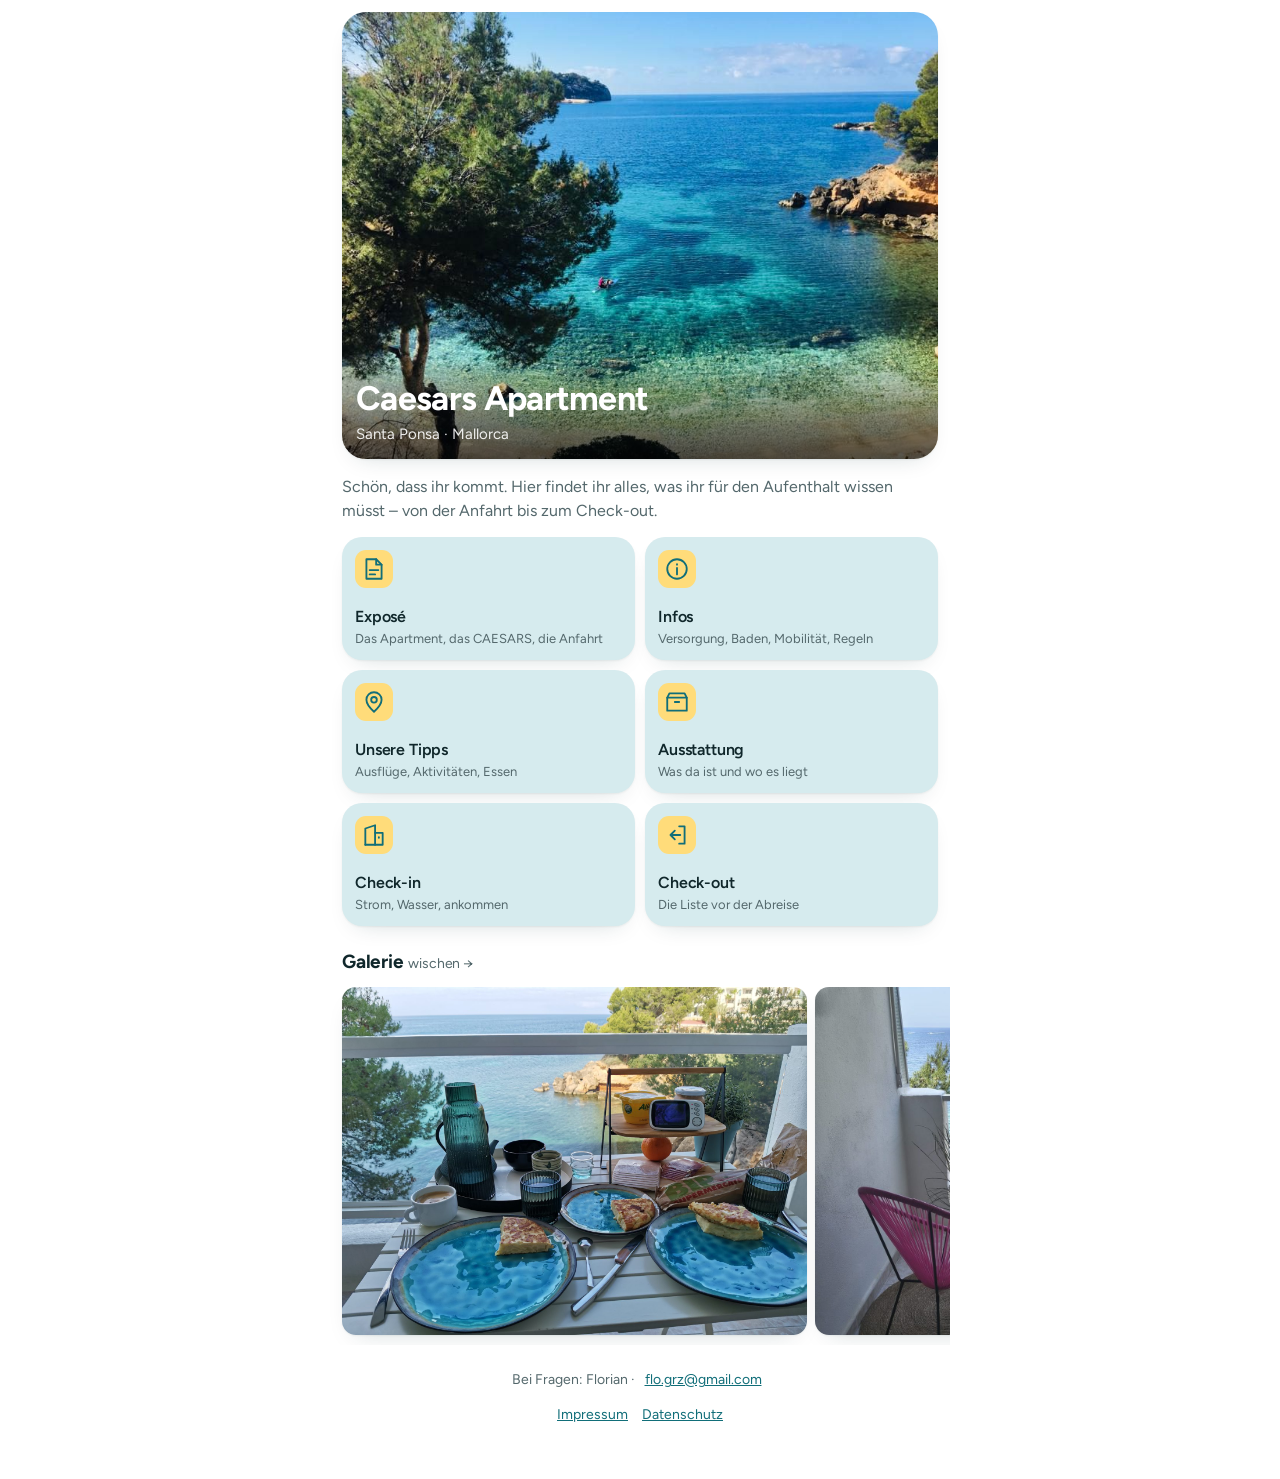
==== index.html @ 8660a4a8 "Farbschema auf Petrol und Gelb umgestellt Petrol als Hauptakzent (Links, Knoepfe, Icons, Kachelflaec" ====
<!doctype html>
<html lang="de">
<head>
<meta charset="utf-8">
<meta name="viewport" content="width=device-width, initial-scale=1">
<meta name="theme-color" content="#ffffff" media="(prefers-color-scheme: light)">
<meta name="theme-color" content="#0b1215" media="(prefers-color-scheme: dark)">
<meta name="robots" content="noindex">
<meta name="referrer" content="no-referrer">
<meta http-equiv="Content-Security-Policy" content="default-src 'none'; img-src 'self'; style-src 'self'; font-src 'self'; base-uri 'none'; form-action 'none'">
<title>Caesars Apartment · Santa Ponsa</title>
<link rel="icon" href="favicon.svg">
<link rel="stylesheet" href="style.css">
</head>
<body>
  <div class="wrap">

    <div class="hero">
      <img width="801" height="601" src="bilder/bucht-kajak.jpg" alt="Türkises Wasser in der Bucht vor dem CAESARS">
      <div>
        <h1>Caesars Apartment</h1>
        <p>Santa Ponsa · Mallorca</p>
      </div>
    </div>

    <p class="lead">Schön, dass ihr kommt. Hier findet ihr alles, was ihr für den
    Aufenthalt wissen müsst – von der Anfahrt bis zum Check-out.</p>

    <div class="tiles">
      <a class="tile" href="expose.html">
        <svg viewBox="0 0 24 24"><path d="M5 3h9l5 5v13H5z"/><path d="M14 3v5h5"/><path d="M8 13h8M8 17h5"/></svg>
        <b>Exposé</b><span>Das Apartment, das CAESARS, die Anfahrt</span>
      </a>
      <a class="tile" href="infos.html">
        <svg viewBox="0 0 24 24"><circle cx="12" cy="12" r="9"/><path d="M12 11v6M12 7.5v.5"/></svg>
        <b>Infos</b><span>Versorgung, Baden, Mobilität, Regeln</span>
      </a>
      <a class="tile" href="tipps.html">
        <svg viewBox="0 0 24 24"><path d="M12 21s7-6.2 7-11a7 7 0 10-14 0c0 4.8 7 11 7 11z"/><circle cx="12" cy="10" r="2.6"/></svg>
        <b>Unsere Tipps</b><span>Ausflüge, Aktivitäten, Essen</span>
      </a>
      <a class="tile" href="ausstattung.html">
        <svg viewBox="0 0 24 24"><path d="M3 8h18v12H3z"/><path d="M3 8l2-4h14l2 4"/><path d="M10 12h4"/></svg>
        <b>Ausstattung</b><span>Was da ist und wo es liegt</span>
      </a>
      <a class="tile" href="checkin.html">
        <svg viewBox="0 0 24 24"><path d="M4 21V6l9-3v18"/><path d="M13 10h7v11H4"/><path d="M16.5 14v.5"/></svg>
        <b>Check-in</b><span>Strom, Wasser, ankommen</span>
      </a>
      <a class="tile" href="checkout.html">
        <svg viewBox="0 0 24 24"><path d="M14 4h5v16h-5"/><path d="M10 8l-4 4 4 4M6 12h9"/></svg>
        <b>Check-out</b><span>Die Liste vor der Abreise</span>
      </a>
    </div>

    <h2 id="galerie" class="sec">Galerie <span>wischen &rarr;</span></h2>
    <div class="strip">
      <a href="#b1"><img width="1600" height="1200" src="bilder/balkon-fruehstueck.jpg" alt="Frühstück auf dem Balkon, direkt über der Bucht" loading="lazy"></a>
      <a href="#b2"><img width="1200" height="1600" src="bilder/balkon.jpg" alt="Die Terrasse mit Blick auf die Bucht" loading="lazy"></a>
      <a href="#b3"><img width="1600" height="1200" src="bilder/balkon-tapas.jpg" alt="Mittagessen auf dem Balkon über der Bucht" loading="lazy"></a>
      <a href="#b4"><img width="1600" height="1200" src="bilder/sonnenuntergang.jpg" alt="Sonnenuntergang über der Bucht von Santa Ponsa" loading="lazy"></a>
      <a href="#b5"><img width="1168" height="754" src="bilder/aussicht.jpg" alt="Blick vom Apartment auf Pool und Bucht" loading="lazy"></a>
      <a href="#b6"><img width="1600" height="1200" src="bilder/willkommen.jpg" alt="Willkommen im Caesars Apartment" loading="lazy"></a>
      <a href="#b7"><img width="1600" height="1200" src="bilder/schlafzimmer.jpg" alt="Schlafzimmer mit zwei 80-cm-Betten" loading="lazy"></a>
      <a href="#b8"><img width="1200" height="1600" src="bilder/wohnbereich.jpg" alt="Wohnbereich mit Schlafsofa und offener Küche" loading="lazy"></a>
      <a href="#b9"><img width="1200" height="1600" src="bilder/wohnzimmer.jpg" alt="Wohnzimmer mit TV, Vitrine und Esstisch" loading="lazy"></a>
      <a href="#b10"><img width="1200" height="1600" src="bilder/bad.jpg" alt="Das Bad mit bodengleicher Dusche" loading="lazy"></a>
      <a href="#b11"><img width="413" height="551" src="bilder/sonnenuntergang-balkon.jpg" alt="Die Terrasse mit Blick auf die Bucht" loading="lazy"></a>
      <a href="#b12"><img width="576" height="377" src="bilder/caesars.jpg" alt="Das CAESARS an der Nordseite der Bucht" loading="lazy"></a>
      <a href="#b13"><img width="1600" height="1200" src="bilder/anlage.jpg" alt="Die Anlage mit Pool und Duschen" loading="lazy"></a>
      <a href="#b14"><img width="801" height="601" src="bilder/bucht-kajak.jpg" alt="Türkises Wasser in der Bucht" loading="lazy"></a>
      <a href="#b15"><img width="1600" height="1200" src="bilder/sandstrand.jpg" alt="Der Sandstrand von Santa Ponsa" loading="lazy"></a>
      <a href="#b16" class="plan"><img width="574" height="2396" src="bilder/grundriss.png" alt="Grundriss des Apartments" loading="lazy"></a>
    </div>

    <footer>
      <p>Bei Fragen: Florian · <a href="mailto:flo.grz@gmail.com">flo.grz@gmail.com</a></p>
      <p><a href="impressum.html">Impressum</a><a href="datenschutz.html">Datenschutz</a></p>
    </footer>
  </div>

  <figure class="lb" id="b1"><a class="bg" href="#galerie" aria-hidden="true"></a>
    <a class="nav zurueck" href="#b16" aria-label="Vorheriges Bild">&lsaquo;</a>
    <a class="nav weiter" href="#b2" aria-label="Nächstes Bild">&rsaquo;</a>
    <a class="x" href="#galerie" aria-label="Schließen">&times;</a>
    <img width="1600" height="1200" src="bilder/balkon-fruehstueck.jpg" alt="Frühstück auf dem Balkon, direkt über der Bucht"><figcaption>Frühstück auf dem Balkon, direkt über der Bucht</figcaption></figure>
  <figure class="lb" id="b2"><a class="bg" href="#galerie" aria-hidden="true"></a>
    <a class="nav zurueck" href="#b1" aria-label="Vorheriges Bild">&lsaquo;</a>
    <a class="nav weiter" href="#b3" aria-label="Nächstes Bild">&rsaquo;</a>
    <a class="x" href="#galerie" aria-label="Schließen">&times;</a>
    <img width="1200" height="1600" src="bilder/balkon.jpg" alt="Die Terrasse mit Blick auf die Bucht"><figcaption>Die Terrasse mit Blick auf die Bucht</figcaption></figure>
  <figure class="lb" id="b3"><a class="bg" href="#galerie" aria-hidden="true"></a>
    <a class="nav zurueck" href="#b2" aria-label="Vorheriges Bild">&lsaquo;</a>
    <a class="nav weiter" href="#b4" aria-label="Nächstes Bild">&rsaquo;</a>
    <a class="x" href="#galerie" aria-label="Schließen">&times;</a>
    <img width="1600" height="1200" src="bilder/balkon-tapas.jpg" alt="Mittagessen auf dem Balkon über der Bucht"><figcaption>Mittagessen auf dem Balkon über der Bucht</figcaption></figure>
  <figure class="lb" id="b4"><a class="bg" href="#galerie" aria-hidden="true"></a>
    <a class="nav zurueck" href="#b3" aria-label="Vorheriges Bild">&lsaquo;</a>
    <a class="nav weiter" href="#b5" aria-label="Nächstes Bild">&rsaquo;</a>
    <a class="x" href="#galerie" aria-label="Schließen">&times;</a>
    <img width="1600" height="1200" src="bilder/sonnenuntergang.jpg" alt="Sonnenuntergang über der Bucht von Santa Ponsa"><figcaption>Sonnenuntergang über der Bucht von Santa Ponsa</figcaption></figure>
  <figure class="lb" id="b5"><a class="bg" href="#galerie" aria-hidden="true"></a>
    <a class="nav zurueck" href="#b4" aria-label="Vorheriges Bild">&lsaquo;</a>
    <a class="nav weiter" href="#b6" aria-label="Nächstes Bild">&rsaquo;</a>
    <a class="x" href="#galerie" aria-label="Schließen">&times;</a>
    <img width="1168" height="754" src="bilder/aussicht.jpg" alt="Blick vom Apartment auf Pool und Bucht"><figcaption>Blick vom Apartment auf Pool und Bucht</figcaption></figure>
  <figure class="lb" id="b6"><a class="bg" href="#galerie" aria-hidden="true"></a>
    <a class="nav zurueck" href="#b5" aria-label="Vorheriges Bild">&lsaquo;</a>
    <a class="nav weiter" href="#b7" aria-label="Nächstes Bild">&rsaquo;</a>
    <a class="x" href="#galerie" aria-label="Schließen">&times;</a>
    <img width="1600" height="1200" src="bilder/willkommen.jpg" alt="Willkommen im Caesars Apartment"><figcaption>Willkommen im Caesars Apartment</figcaption></figure>
  <figure class="lb" id="b7"><a class="bg" href="#galerie" aria-hidden="true"></a>
    <a class="nav zurueck" href="#b6" aria-label="Vorheriges Bild">&lsaquo;</a>
    <a class="nav weiter" href="#b8" aria-label="Nächstes Bild">&rsaquo;</a>
    <a class="x" href="#galerie" aria-label="Schließen">&times;</a>
    <img width="1600" height="1200" src="bilder/schlafzimmer.jpg" alt="Schlafzimmer mit zwei 80-cm-Betten"><figcaption>Schlafzimmer mit zwei 80-cm-Betten</figcaption></figure>
  <figure class="lb" id="b8"><a class="bg" href="#galerie" aria-hidden="true"></a>
    <a class="nav zurueck" href="#b7" aria-label="Vorheriges Bild">&lsaquo;</a>
    <a class="nav weiter" href="#b9" aria-label="Nächstes Bild">&rsaquo;</a>
    <a class="x" href="#galerie" aria-label="Schließen">&times;</a>
    <img width="1200" height="1600" src="bilder/wohnbereich.jpg" alt="Wohnbereich mit Schlafsofa und offener Küche"><figcaption>Wohnbereich mit Schlafsofa und offener Küche</figcaption></figure>
  <figure class="lb" id="b9"><a class="bg" href="#galerie" aria-hidden="true"></a>
    <a class="nav zurueck" href="#b8" aria-label="Vorheriges Bild">&lsaquo;</a>
    <a class="nav weiter" href="#b10" aria-label="Nächstes Bild">&rsaquo;</a>
    <a class="x" href="#galerie" aria-label="Schließen">&times;</a>
    <img width="1200" height="1600" src="bilder/wohnzimmer.jpg" alt="Wohnzimmer mit TV, Vitrine und Esstisch"><figcaption>Wohnzimmer mit TV, Vitrine und Esstisch</figcaption></figure>
  <figure class="lb" id="b10"><a class="bg" href="#galerie" aria-hidden="true"></a>
    <a class="nav zurueck" href="#b9" aria-label="Vorheriges Bild">&lsaquo;</a>
    <a class="nav weiter" href="#b11" aria-label="Nächstes Bild">&rsaquo;</a>
    <a class="x" href="#galerie" aria-label="Schließen">&times;</a>
    <img width="1200" height="1600" src="bilder/bad.jpg" alt="Das Bad mit bodengleicher Dusche"><figcaption>Das Bad mit bodengleicher Dusche</figcaption></figure>
  <figure class="lb" id="b11"><a class="bg" href="#galerie" aria-hidden="true"></a>
    <a class="nav zurueck" href="#b10" aria-label="Vorheriges Bild">&lsaquo;</a>
    <a class="nav weiter" href="#b12" aria-label="Nächstes Bild">&rsaquo;</a>
    <a class="x" href="#galerie" aria-label="Schließen">&times;</a>
    <img width="413" height="551" src="bilder/sonnenuntergang-balkon.jpg" alt="Die Terrasse mit Blick auf die Bucht"><figcaption>Die Terrasse mit Blick auf die Bucht</figcaption></figure>
  <figure class="lb" id="b12"><a class="bg" href="#galerie" aria-hidden="true"></a>
    <a class="nav zurueck" href="#b11" aria-label="Vorheriges Bild">&lsaquo;</a>
    <a class="nav weiter" href="#b13" aria-label="Nächstes Bild">&rsaquo;</a>
    <a class="x" href="#galerie" aria-label="Schließen">&times;</a>
    <img width="576" height="377" src="bilder/caesars.jpg" alt="Das CAESARS an der Nordseite der Bucht"><figcaption>Das CAESARS an der Nordseite der Bucht</figcaption></figure>
  <figure class="lb" id="b13"><a class="bg" href="#galerie" aria-hidden="true"></a>
    <a class="nav zurueck" href="#b12" aria-label="Vorheriges Bild">&lsaquo;</a>
    <a class="nav weiter" href="#b14" aria-label="Nächstes Bild">&rsaquo;</a>
    <a class="x" href="#galerie" aria-label="Schließen">&times;</a>
    <img width="1600" height="1200" src="bilder/anlage.jpg" alt="Die Anlage mit Pool und Duschen"><figcaption>Die Anlage mit Pool und Duschen</figcaption></figure>
  <figure class="lb" id="b14"><a class="bg" href="#galerie" aria-hidden="true"></a>
    <a class="nav zurueck" href="#b13" aria-label="Vorheriges Bild">&lsaquo;</a>
    <a class="nav weiter" href="#b15" aria-label="Nächstes Bild">&rsaquo;</a>
    <a class="x" href="#galerie" aria-label="Schließen">&times;</a>
    <img width="801" height="601" src="bilder/bucht-kajak.jpg" alt="Türkises Wasser in der Bucht"><figcaption>Türkises Wasser in der Bucht</figcaption></figure>
  <figure class="lb" id="b15"><a class="bg" href="#galerie" aria-hidden="true"></a>
    <a class="nav zurueck" href="#b14" aria-label="Vorheriges Bild">&lsaquo;</a>
    <a class="nav weiter" href="#b16" aria-label="Nächstes Bild">&rsaquo;</a>
    <a class="x" href="#galerie" aria-label="Schließen">&times;</a>
    <img width="1600" height="1200" src="bilder/sandstrand.jpg" alt="Der Sandstrand von Santa Ponsa"><figcaption>Der Sandstrand von Santa Ponsa</figcaption></figure>
  <figure class="lb plan" id="b16"><a class="bg" href="#galerie" aria-hidden="true"></a>
    <a class="nav zurueck" href="#b15" aria-label="Vorheriges Bild">&lsaquo;</a>
    <a class="nav weiter" href="#b1" aria-label="Nächstes Bild">&rsaquo;</a>
    <a class="x" href="#galerie" aria-label="Schließen">&times;</a>
    <img width="574" height="2396" src="bilder/grundriss.png" alt="Grundriss des Apartments"><figcaption>Grundriss des Apartments</figcaption></figure>
</body>
</html>
---- style.css ----
/* Caesars Apartment – Santa Ponsa. Mobile first, keine externen Abhängigkeiten. */
:root{
  --bg:#fff; --card:#eaf4f6; --tile:#d6ebee; --chip:#ffdc7a;
  --txt:#10272b; --dim:#54686c; --line:#d7e8ea;
  --acc:#116e79; --tint:#fff3d1; --bar:rgba(255,255,255,.82);
  --sh:0 1px 2px rgba(8,50,56,.06), 0 10px 24px -14px rgba(8,50,56,.22);
  --shx:0 2px 6px rgba(8,50,56,.08), 0 18px 36px -16px rgba(8,50,56,.32);
  --r:20px;
}
@media (prefers-color-scheme:dark){
  :root{--bg:#0b1215; --card:#132124; --tile:#172f34; --chip:#6b5210;
        --txt:#eef5f6; --dim:#9aabaf; --line:#22373b;
        --acc:#4fd0de; --tint:#3a2d0d; --bar:rgba(11,18,21,.75);
        --sh:0 1px 2px rgba(0,0,0,.6); --shx:0 12px 30px rgba(0,0,0,.7);}
}
@font-face{
  font-family:Figtree;
  src:url(schrift/figtree.woff2) format("woff2");
  font-weight:300 900;          /* eine Datei fuer alle Staerken */
  font-display:swap;
}
*{box-sizing:border-box}
html{-webkit-text-size-adjust:100%}
body{
  margin:0; background:var(--bg); color:var(--txt);
  font:400 17px/1.5 Figtree,-apple-system,BlinkMacSystemFont,"Segoe UI",Roboto,"Helvetica Neue",Arial,sans-serif;
  -webkit-font-smoothing:antialiased;
}
img{max-width:100%;height:auto;display:block}
a{color:var(--acc)}
.wrap{max-width:620px;margin:0 auto;padding:0 12px 40px}

/* Kopfzeile */
.bar{
  position:sticky;top:0;z-index:20;display:flex;align-items:center;gap:6px;
  padding:10px 12px;font-weight:600;font-size:17px;
  background:var(--bar);
  backdrop-filter:saturate(180%) blur(20px);-webkit-backdrop-filter:saturate(180%) blur(20px);
  border-bottom:1px solid var(--line);
}
.bar a{display:flex;align-items:center;gap:3px;text-decoration:none;font-weight:400;margin-right:2px}
.bar a::before{content:"‹";font-size:26px;line-height:1;margin-top:-3px}

/* Hero */
.hero{position:relative;margin:12px 0 16px;border-radius:24px;overflow:hidden;box-shadow:var(--sh)}
.hero img{aspect-ratio:4/3;object-fit:cover;width:100%}
.hero div{
  position:absolute;inset:auto 0 0 0;padding:18px 14px 14px;color:#fff;
  background:linear-gradient(transparent,rgba(0,0,0,.68));
}
.hero h1{margin:0;font-size:clamp(27px,7.5vw,34px);letter-spacing:-.02em;line-height:1.15}
.hero p{margin:4px 0 0;font-size:15px;opacity:.9}

h1.page{font-size:clamp(27px,8vw,34px);letter-spacing:-.02em;margin:16px 0 5px}
.lead{color:var(--dim);margin:0 0 14px;font-size:16px}

/* Kacheln */
.tiles{display:grid;grid-template-columns:1fr 1fr;gap:10px;margin:0 0 22px}
.tile{
  display:block;padding:13px;border-radius:var(--r);background:var(--tile);
  box-shadow:var(--sh);text-decoration:none;color:inherit;
  transition:transform .22s ease, box-shadow .22s ease;
}
.tile svg{width:26px;height:26px;stroke:var(--acc);stroke-width:1.7;fill:none;
  stroke-linecap:round;stroke-linejoin:round;
  background:var(--chip);border-radius:11px;padding:6px;box-sizing:content-box}
.tile b{display:block;margin:9px 0 1px;font-size:16px;font-weight:600;letter-spacing:-.01em}
.tile span{display:block;font-size:13px;color:var(--dim);line-height:1.35}
.tile.wide{grid-column:1/-1;display:flex;align-items:center;gap:14px}
.tile.wide b{margin:0}
@media (hover:hover){.tile:hover{transform:translateY(-3px);box-shadow:var(--shx)}}
.tile:active{transform:scale(.97)}

h2.sec{font-size:19px;letter-spacing:-.01em;margin:0 0 10px}
h2.sec span{font-weight:400;font-size:14px;color:var(--dim)}

/* Karten / Inhalte */
.card{background:var(--card);border-radius:var(--r);padding:14px;box-shadow:var(--sh);margin:0 0 11px}
.card h2{font-size:19px;letter-spacing:-.01em;margin:0 0 8px}
.card h3{font-size:16px;margin:13px 0 3px}
.card p{margin:0 0 9px}
.card p:last-child,.card ul:last-child{margin-bottom:0}
.card ul{margin:0 0 9px;padding-left:19px}
.card li{margin:0 0 4px}
.card img{border-radius:12px;margin:10px 0 0}
.eyebrow{font-size:12px;font-weight:600;letter-spacing:.08em;text-transform:uppercase;color:var(--acc);margin:0 0 6px}
.note{background:var(--tint);border-radius:14px;padding:11px 12px;margin:10px 0 0;font-size:15px}
.pair{display:grid;grid-template-columns:1fr 1fr;gap:8px;margin-top:10px}
.pair img{margin:0}

/* Sprungmarken */
.chips{display:flex;flex-wrap:wrap;gap:7px;margin:0 0 14px}
.chips a{background:var(--tile);box-shadow:var(--sh);border-radius:999px;padding:7px 13px;
  font-size:14px;text-decoration:none;color:var(--txt)}
.chips a:active{transform:scale(.96)}

/* Checklisten */
.check{list-style:none;padding:0;margin:0}
.check li{position:relative;padding:0 0 0 28px;margin:0 0 10px}
.check li::before{
  content:"";position:absolute;left:0;top:3px;width:19px;height:19px;border-radius:50%;
  border:1.7px solid var(--acc);
}
.check li b{display:block}
.check img{margin:8px 0 0;border-radius:12px}


.btn{
  display:block;margin:12px 0 0;padding:13px;border:0;border-radius:14px;
  background:var(--acc);color:#fff;font-size:16px;font-weight:600;
  text-align:center;text-decoration:none;
}
.btn:active{opacity:.7}
@media (prefers-color-scheme:dark){.btn{color:#04282d}}

/* Galerie: horizontal wischen + Lightbox ohne JS */
.strip{
  display:flex;gap:8px;overflow-x:auto;scroll-snap-type:x mandatory;
  margin:0 -12px;padding:0 12px 10px;scroll-padding:0 12px;
  -webkit-overflow-scrolling:touch;
}
.strip a{flex:0 0 78%;scroll-snap-align:center;border-radius:14px;overflow:hidden;box-shadow:var(--sh)}
.strip img{aspect-ratio:4/3;object-fit:cover;width:100%}
.strip .plan img,.lb.plan img{object-fit:contain;background:#fff}
img.plan{background:#fff;border-radius:12px}
.planbox{display:flex;justify-content:center}
.planbox img{width:106px;margin:0}
@media (hover:hover){.strip a:hover img{transform:scale(1.04);transition:transform .3s ease}}

.lb{position:fixed;inset:0;z-index:50;display:none;margin:0;background:#000}
.lb:target{display:grid;place-items:center}
.lb img{width:100%;max-height:100vh;object-fit:contain}
.lb.plan{place-items:start center;overflow-y:auto}
.lb.plan img{max-height:none}
.lb .bg{position:absolute;inset:0}
.lb figcaption{
  position:fixed;left:0;right:0;bottom:0;padding:26px 14px 16px;
  color:#f5f5f7;font-size:14px;text-align:center;
  background:linear-gradient(transparent,rgba(0,0,0,.72));
}
.lb .nav{
  position:fixed;top:50%;transform:translateY(-50%);z-index:2;width:44px;height:44px;
  border-radius:50%;background:rgba(0,0,0,.45);
  color:#fff;font-size:30px;line-height:43px;text-align:center;text-decoration:none;
}
.lb .zurueck{left:12px}
.lb .weiter{right:12px}
.lb .x{
  position:fixed;top:12px;right:12px;z-index:2;width:38px;height:38px;
  border-radius:50%;background:rgba(0,0,0,.45);
  color:#fff;font-size:25px;line-height:37px;text-align:center;text-decoration:none;
}

footer{margin-top:24px;text-align:center;font-size:14px;color:var(--dim)}
footer a{margin:0 7px;white-space:nowrap}
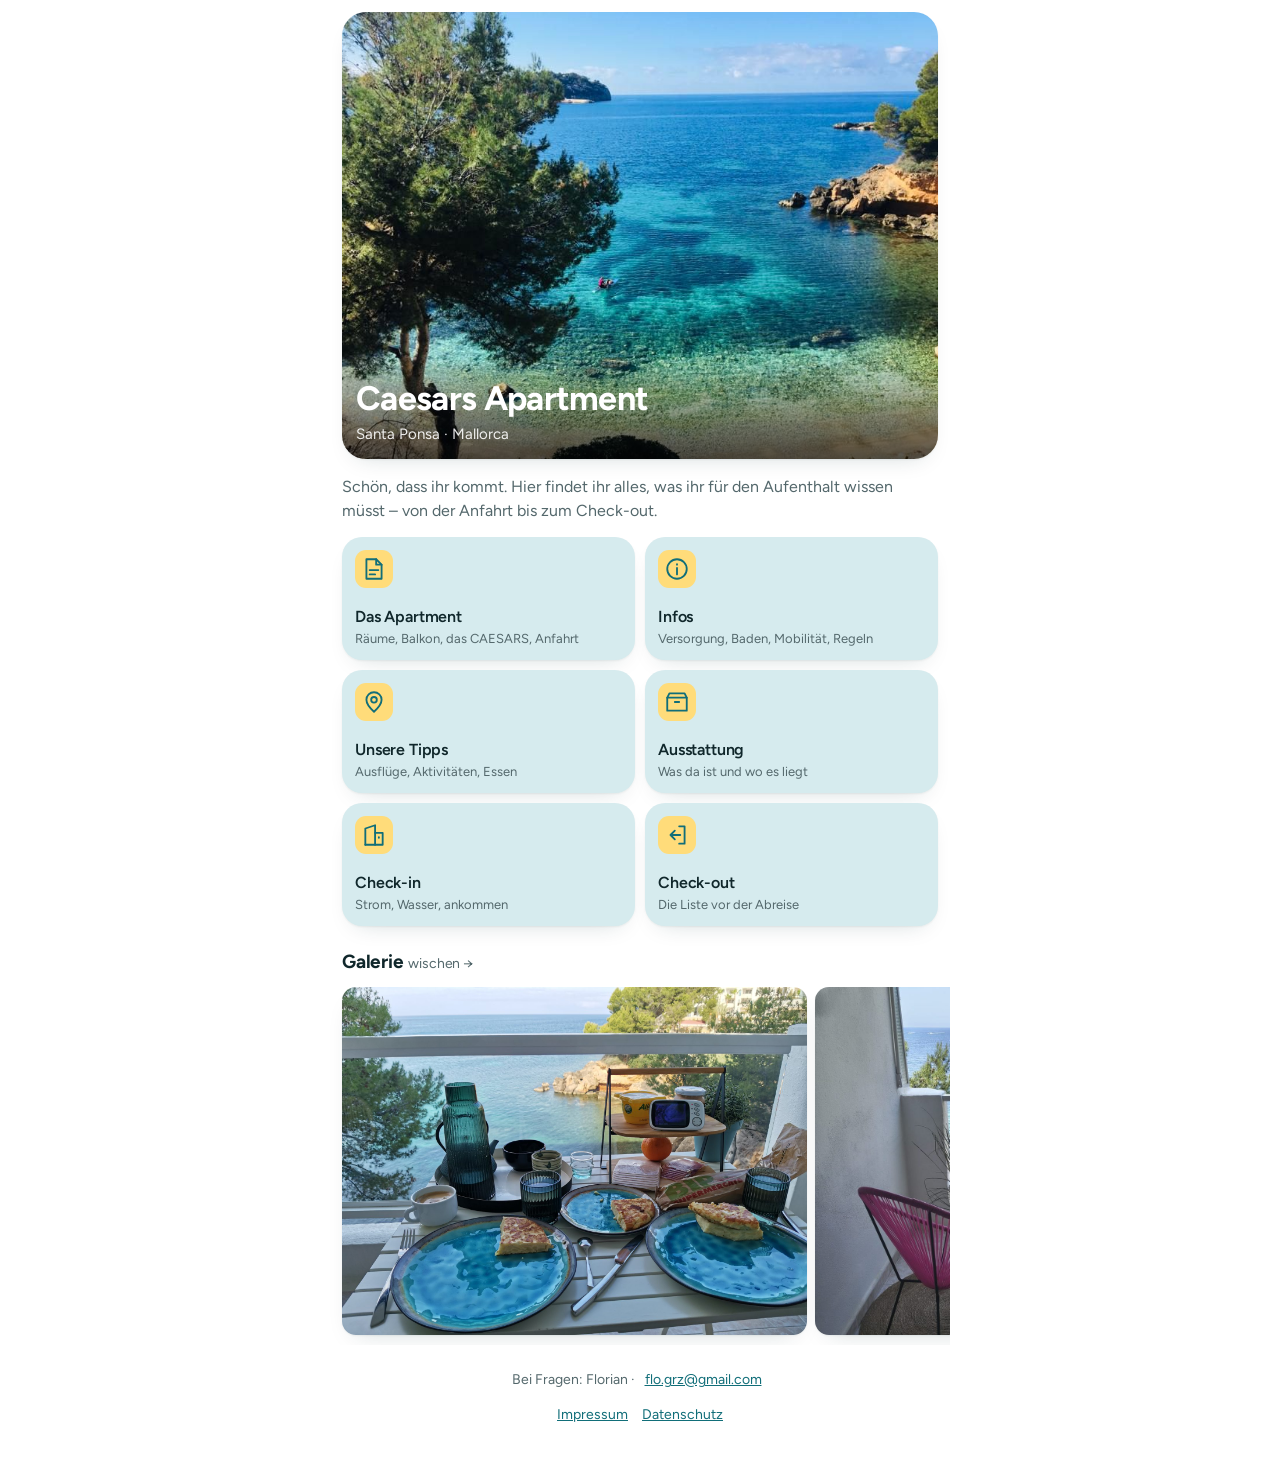
==== commit 54678680: "Exposé in "Das Apartment" umbenannt Kachel, Seitentitel und Kopfzeile heissen jetzt "Das Apartment"," ====
--- a/index.html
+++ b/index.html
@@ -27,9 +27,9 @@
     Aufenthalt wissen müsst – von der Anfahrt bis zum Check-out.</p>
 
     <div class="tiles">
-      <a class="tile" href="expose.html">
+      <a class="tile" href="apartment.html">
         <svg viewBox="0 0 24 24"><path d="M5 3h9l5 5v13H5z"/><path d="M14 3v5h5"/><path d="M8 13h8M8 17h5"/></svg>
-        <b>Exposé</b><span>Das Apartment, das CAESARS, die Anfahrt</span>
+        <b>Das Apartment</b><span>Räume, Balkon, das CAESARS, Anfahrt</span>
       </a>
       <a class="tile" href="infos.html">
         <svg viewBox="0 0 24 24"><circle cx="12" cy="12" r="9"/><path d="M12 11v6M12 7.5v.5"/></svg>
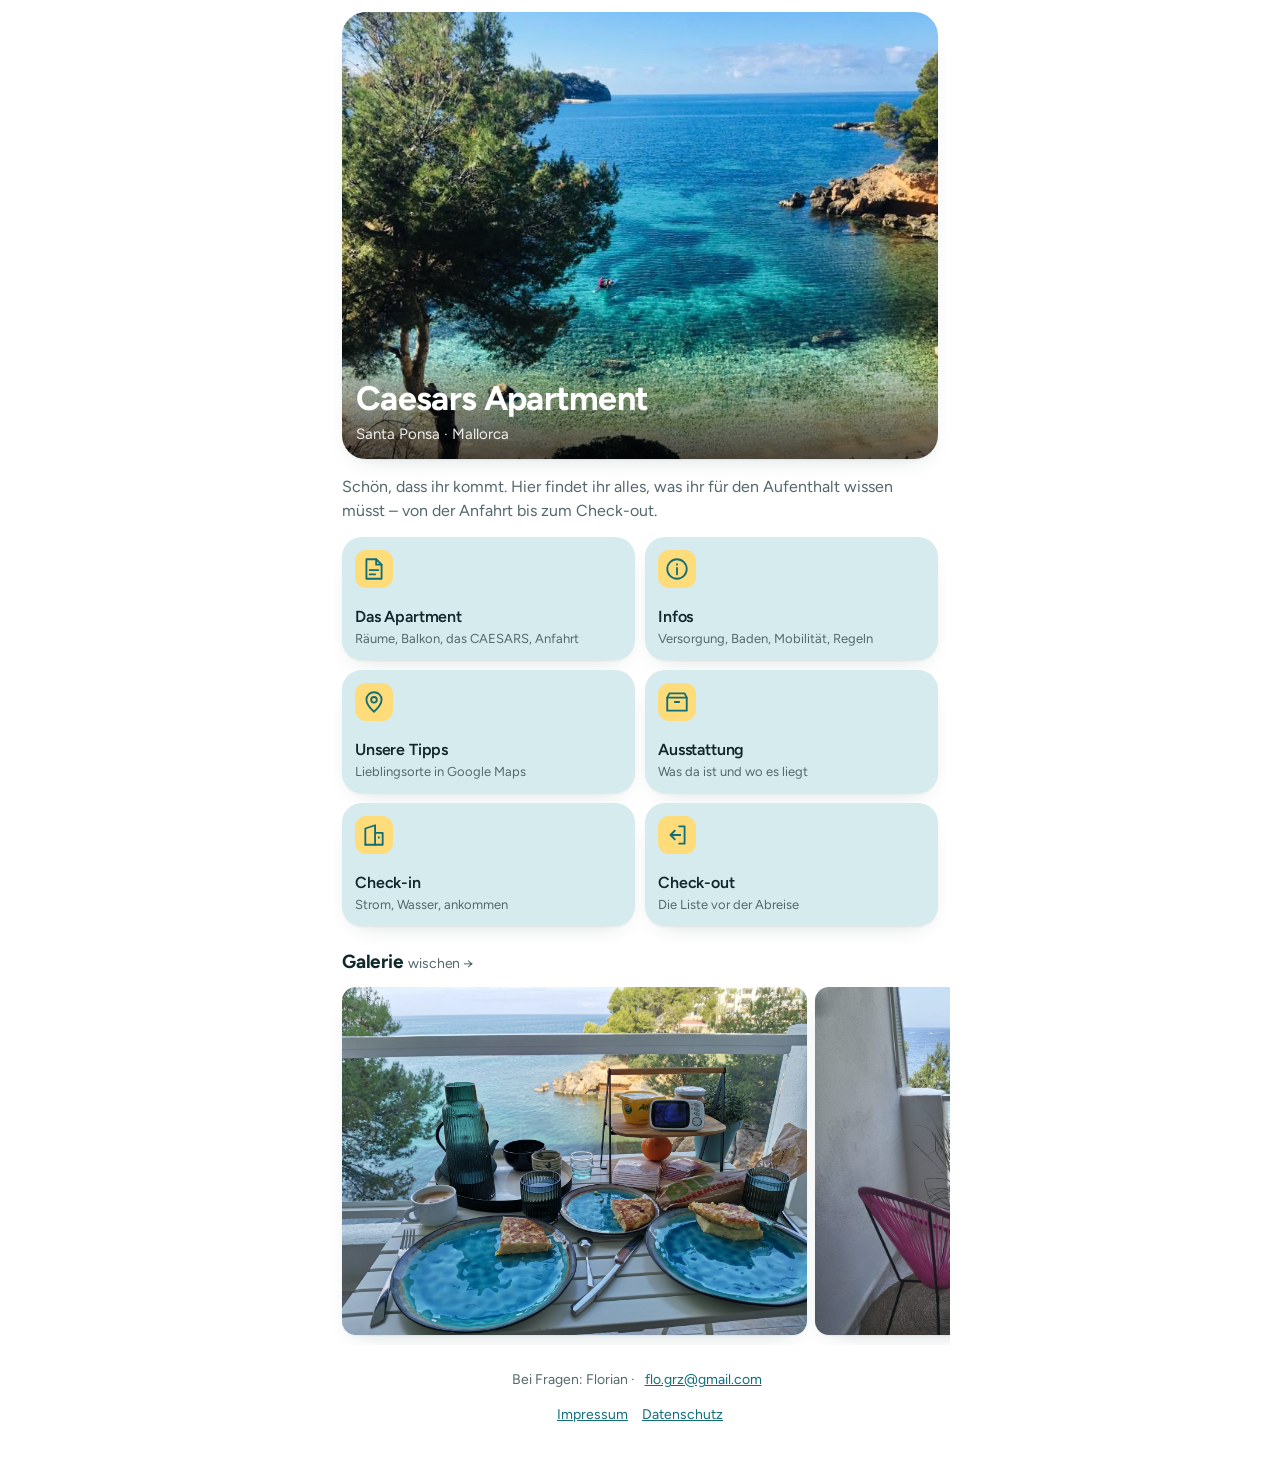
==== commit 381134e5: "Tipps-Seite entfernt, Kachel fuehrt direkt zur Google-Maps-Liste Die Kachel "Unsere Tipps" auf der S" ====
--- a/index.html
+++ b/index.html
@@ -35,9 +35,9 @@
         <svg viewBox="0 0 24 24"><circle cx="12" cy="12" r="9"/><path d="M12 11v6M12 7.5v.5"/></svg>
         <b>Infos</b><span>Versorgung, Baden, Mobilität, Regeln</span>
       </a>
-      <a class="tile" href="tipps.html">
+      <a class="tile" href="https://maps.app.goo.gl/NUno4qxwkaP9BpNPA">
         <svg viewBox="0 0 24 24"><path d="M12 21s7-6.2 7-11a7 7 0 10-14 0c0 4.8 7 11 7 11z"/><circle cx="12" cy="10" r="2.6"/></svg>
-        <b>Unsere Tipps</b><span>Ausflüge, Aktivitäten, Essen</span>
+        <b>Unsere Tipps</b><span>Lieblingsorte in Google Maps</span>
       </a>
       <a class="tile" href="ausstattung.html">
         <svg viewBox="0 0 24 24"><path d="M3 8h18v12H3z"/><path d="M3 8l2-4h14l2 4"/><path d="M10 12h4"/></svg>
--- a/style.css
+++ b/style.css
@@ -66,8 +66,6 @@
   background:var(--chip);border-radius:11px;padding:6px;box-sizing:content-box}
 .tile b{display:block;margin:9px 0 1px;font-size:16px;font-weight:600;letter-spacing:-.01em}
 .tile span{display:block;font-size:13px;color:var(--dim);line-height:1.35}
-.tile.wide{grid-column:1/-1;display:flex;align-items:center;gap:14px}
-.tile.wide b{margin:0}
 @media (hover:hover){.tile:hover{transform:translateY(-3px);box-shadow:var(--shx)}}
 .tile:active{transform:scale(.97)}
 
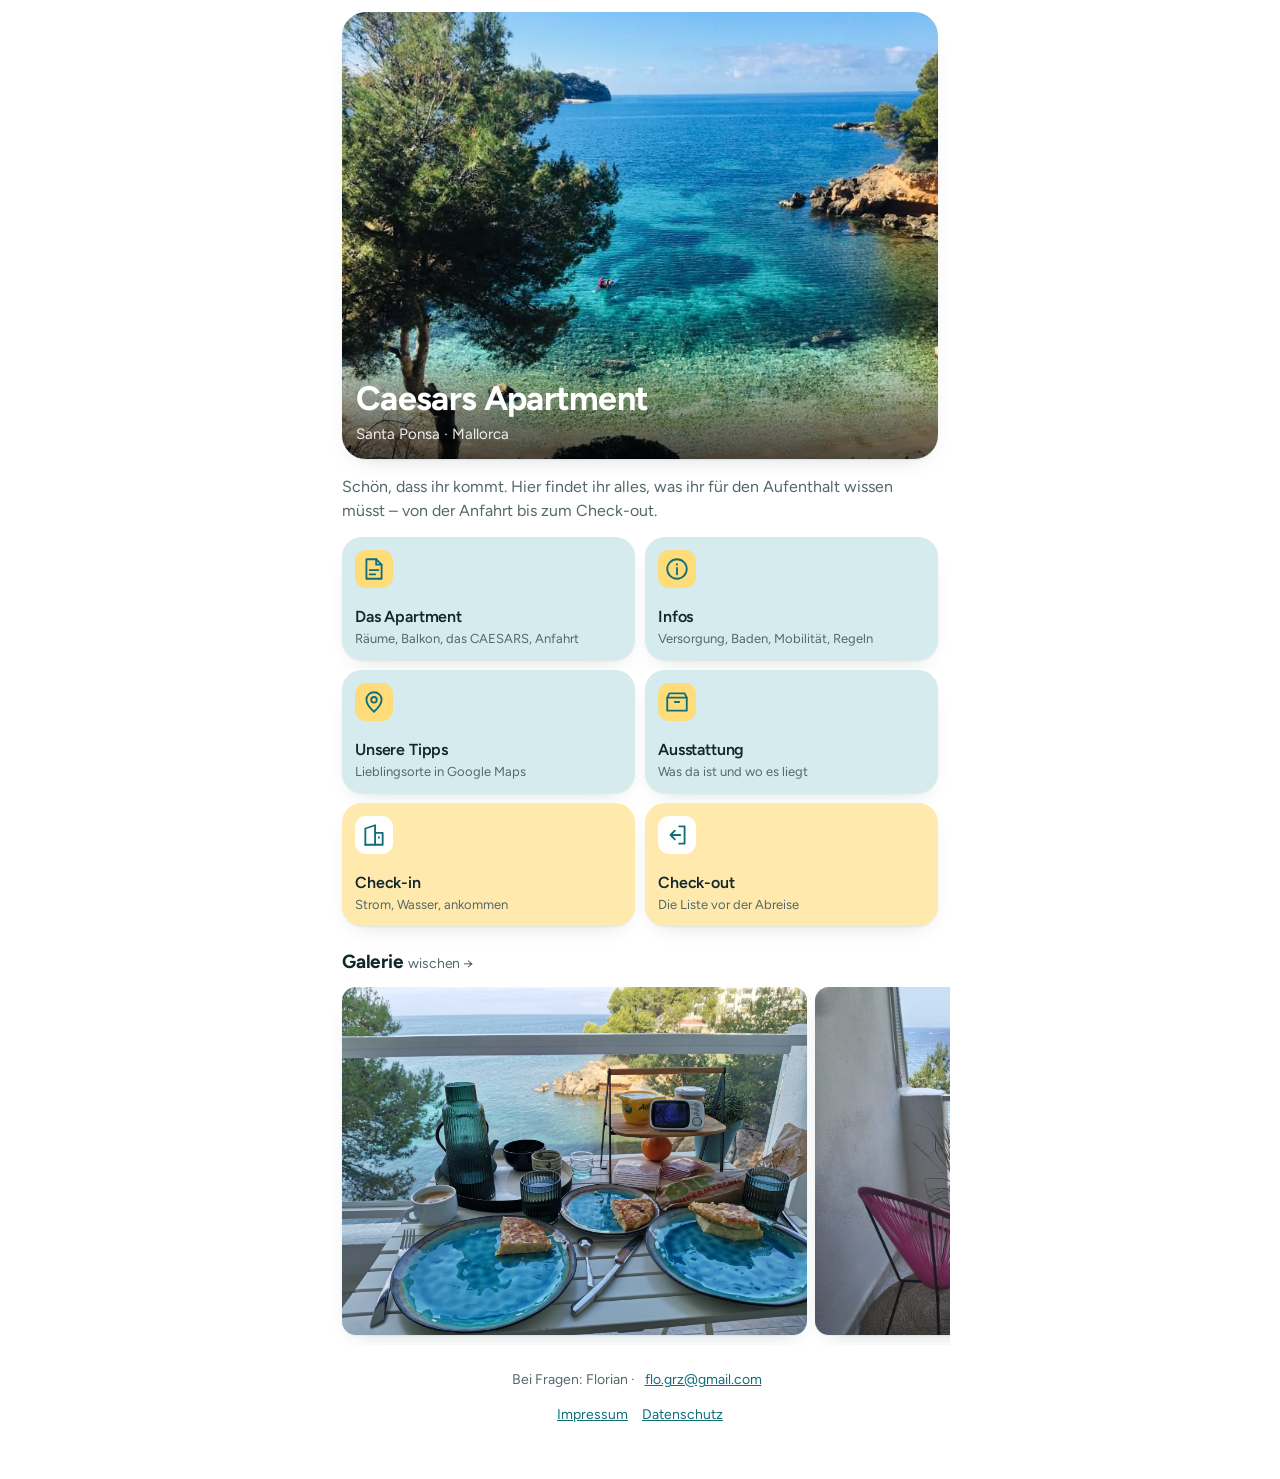
==== commit e76760f2: "Check-in und Check-out auf der Startseite gelb abgesetzt Die beiden Kacheln bekommen einen warmen Ge" ====
--- a/index.html
+++ b/index.html
@@ -43,11 +43,11 @@
         <svg viewBox="0 0 24 24"><path d="M3 8h18v12H3z"/><path d="M3 8l2-4h14l2 4"/><path d="M10 12h4"/></svg>
         <b>Ausstattung</b><span>Was da ist und wo es liegt</span>
       </a>
-      <a class="tile" href="checkin.html">
+      <a class="tile warm" href="checkin.html">
         <svg viewBox="0 0 24 24"><path d="M4 21V6l9-3v18"/><path d="M13 10h7v11H4"/><path d="M16.5 14v.5"/></svg>
         <b>Check-in</b><span>Strom, Wasser, ankommen</span>
       </a>
-      <a class="tile" href="checkout.html">
+      <a class="tile warm" href="checkout.html">
         <svg viewBox="0 0 24 24"><path d="M14 4h5v16h-5"/><path d="M10 8l-4 4 4 4M6 12h9"/></svg>
         <b>Check-out</b><span>Die Liste vor der Abreise</span>
       </a>
--- a/style.css
+++ b/style.css
@@ -2,7 +2,7 @@
 :root{
   --bg:#fff; --card:#eaf4f6; --tile:#d6ebee; --chip:#ffdc7a;
   --txt:#10272b; --dim:#54686c; --line:#d7e8ea;
-  --acc:#116e79; --tint:#fff3d1; --bar:rgba(255,255,255,.82);
+  --acc:#116e79; --tint:#fff3d1; --warm:#ffe9ad; --bar:rgba(255,255,255,.82);
   --sh:0 1px 2px rgba(8,50,56,.06), 0 10px 24px -14px rgba(8,50,56,.22);
   --shx:0 2px 6px rgba(8,50,56,.08), 0 18px 36px -16px rgba(8,50,56,.32);
   --r:20px;
@@ -10,7 +10,7 @@
 @media (prefers-color-scheme:dark){
   :root{--bg:#0b1215; --card:#132124; --tile:#172f34; --chip:#6b5210;
         --txt:#eef5f6; --dim:#9aabaf; --line:#22373b;
-        --acc:#4fd0de; --tint:#3a2d0d; --bar:rgba(11,18,21,.75);
+        --acc:#4fd0de; --tint:#3a2d0d; --warm:#40320e; --bar:rgba(11,18,21,.75);
         --sh:0 1px 2px rgba(0,0,0,.6); --shx:0 12px 30px rgba(0,0,0,.7);}
 }
 @font-face{
@@ -66,6 +66,7 @@
   background:var(--chip);border-radius:11px;padding:6px;box-sizing:content-box}
 .tile b{display:block;margin:9px 0 1px;font-size:16px;font-weight:600;letter-spacing:-.01em}
 .tile span{display:block;font-size:13px;color:var(--dim);line-height:1.35}
+.tile.warm{background:var(--warm);--chip:var(--bg)}   /* Check-in/-out */
 @media (hover:hover){.tile:hover{transform:translateY(-3px);box-shadow:var(--shx)}}
 .tile:active{transform:scale(.97)}
 
